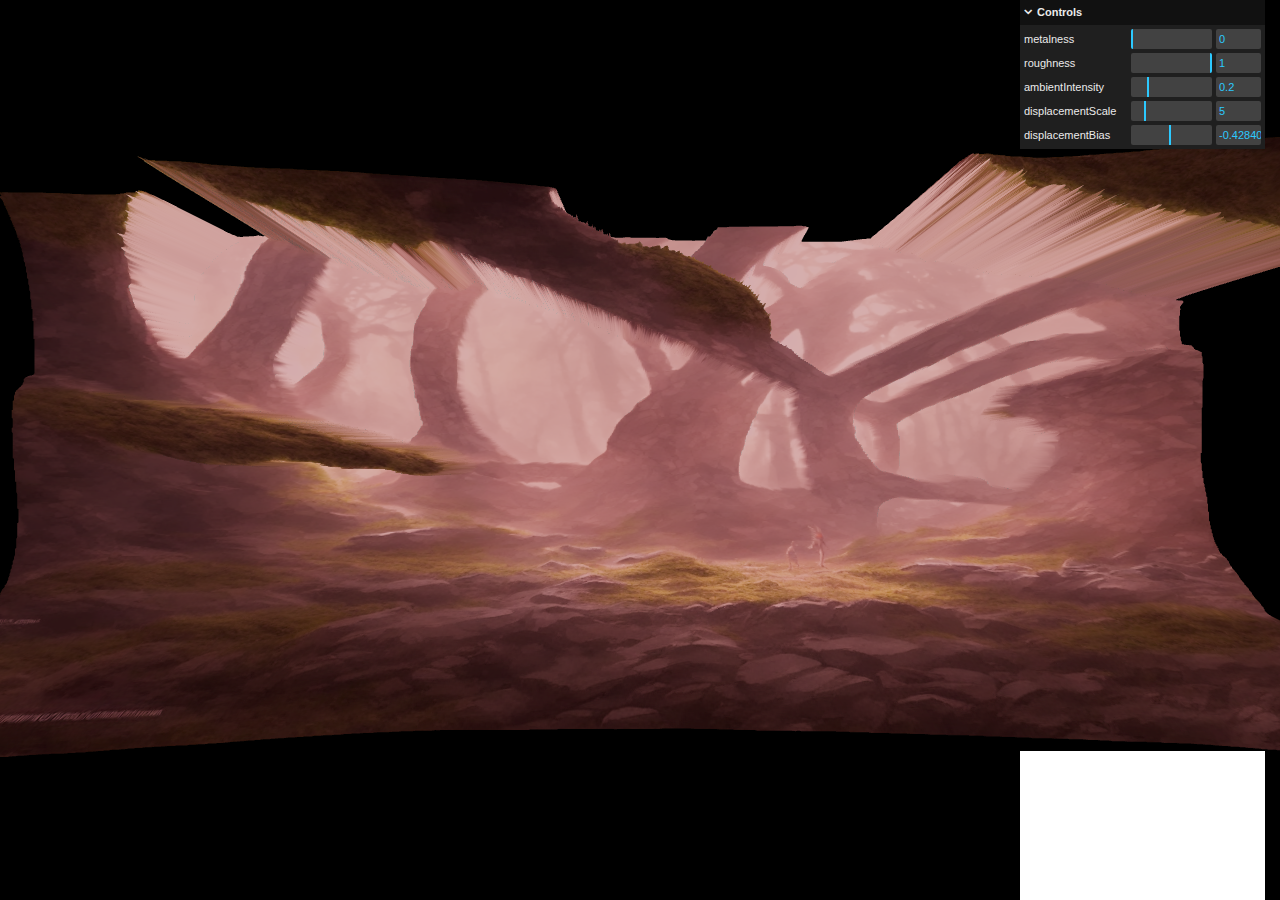
==== depthmap-viewer-three/index.html @ 23aaaf4e "moved files" ====
<!doctype html><html lang="en"><head><meta charset="utf-8"><title>depthmap viewer using three</title><link rel="stylesheet" href="index.dcfee915.css"><script type="module" src="index.35b98cdd.js"></script></head><body> <div id="dropzone" class="dropzone"></div> </body></html>
---- depthmap-viewer-three/index.dcfee915.css ----
body{margin:0;font-family:sans-serif}.dropzone{box-sizing:border-box;width:100%;height:100%;z-index:99999;background:rgba(#60a7dc,.8);border:11px dashed #60a7dc;display:none;position:fixed;top:0;left:0}
/*# sourceMappingURL=index.dcfee915.css.map */
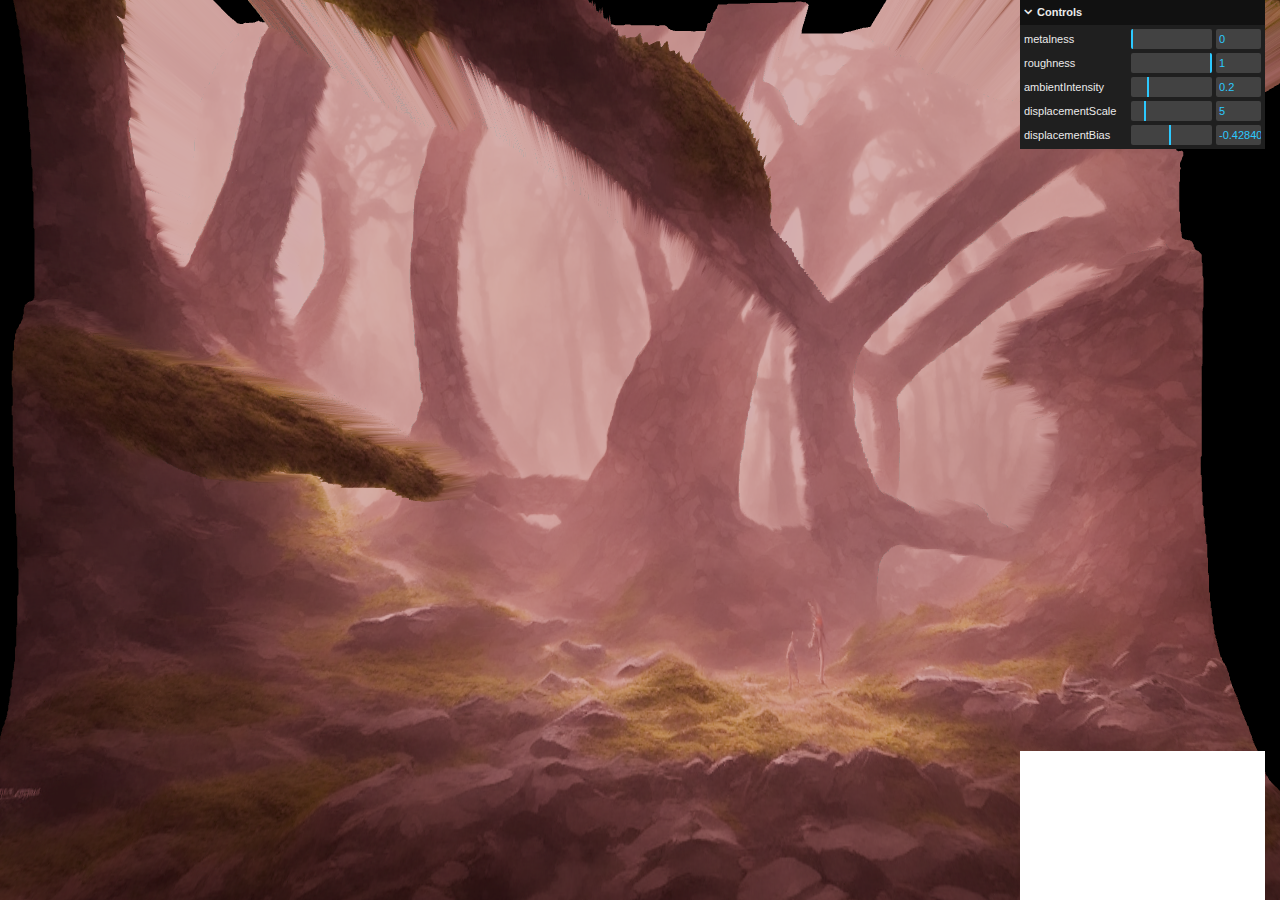
==== commit bfbed255: "Add files via upload" ====
--- a/depthmap-viewer-three/index.html
+++ b/depthmap-viewer-three/index.html
@@ -1 +1 @@
-<!doctype html><html lang="en"><head><meta charset="utf-8"><title>depthmap viewer using three</title><link rel="stylesheet" href="index.dcfee915.css"><script type="module" src="index.35b98cdd.js"></script></head><body> <div id="dropzone" class="dropzone"></div> </body></html>+<!doctype html><html lang="en"><head><meta charset="utf-8"><title>depthmap viewer using three</title><link rel="stylesheet" href="index.dcfee915.css"><script type="module" src="index.0578b977.js"></script></head><body> <div id="dropzone" class="dropzone"></div> </body></html>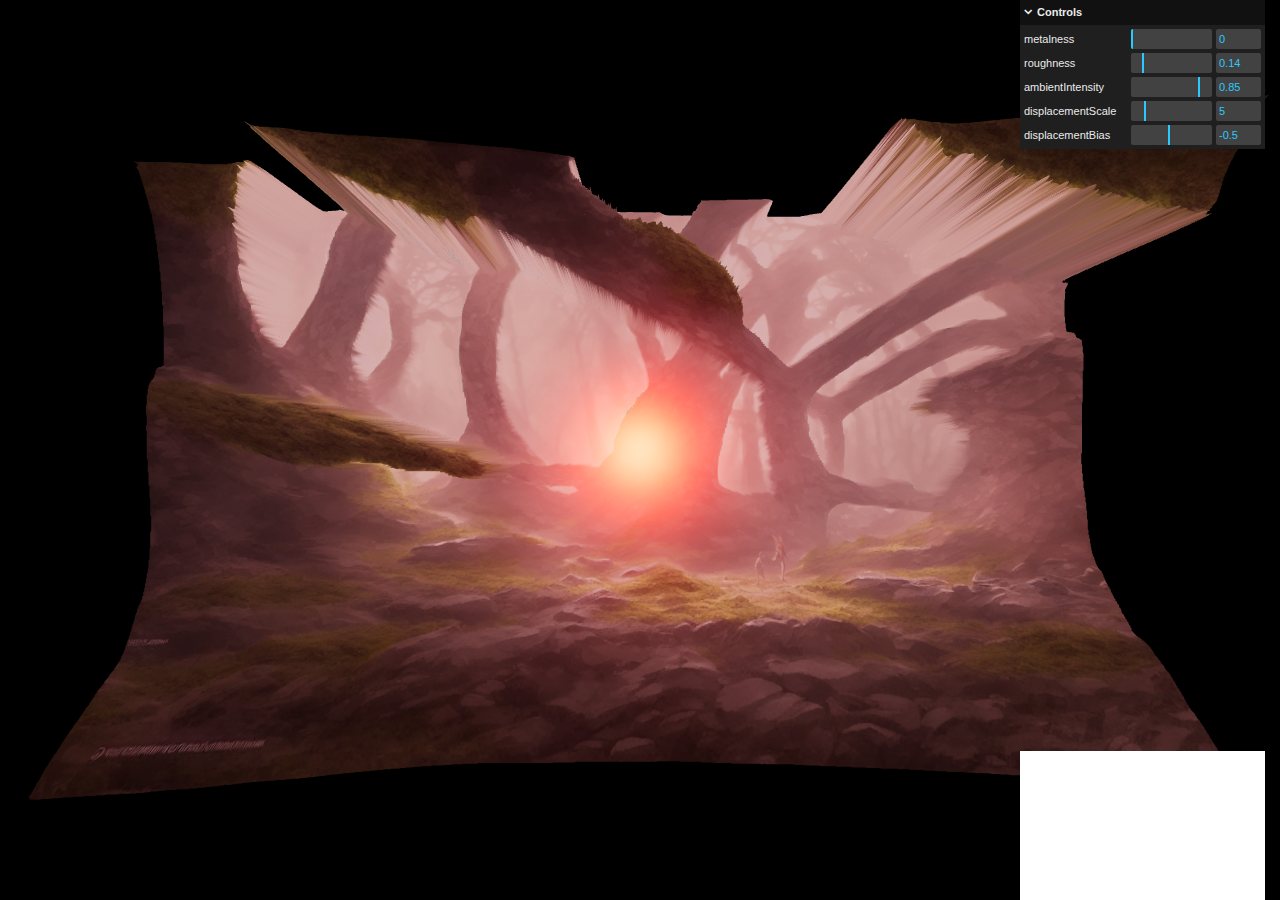
==== commit 154b9e3f: "Add files via upload" ====
--- a/depthmap-viewer-three/index.html
+++ b/depthmap-viewer-three/index.html
@@ -1 +1 @@
-<!doctype html><html lang="en"><head><meta charset="utf-8"><title>depthmap viewer using three</title><link rel="stylesheet" href="index.dcfee915.css"><script type="module" src="index.0578b977.js"></script></head><body> <div id="dropzone" class="dropzone"></div> </body></html>+<!doctype html><html lang="en"><head><meta charset="utf-8"><title>depthmap-viewer-three</title><link rel="stylesheet" href="index.dcfee915.css"><script type="module" src="index.bfbb4c68.js"></script></head><body> <div id="dropzone" class="dropzone"></div> </body></html>